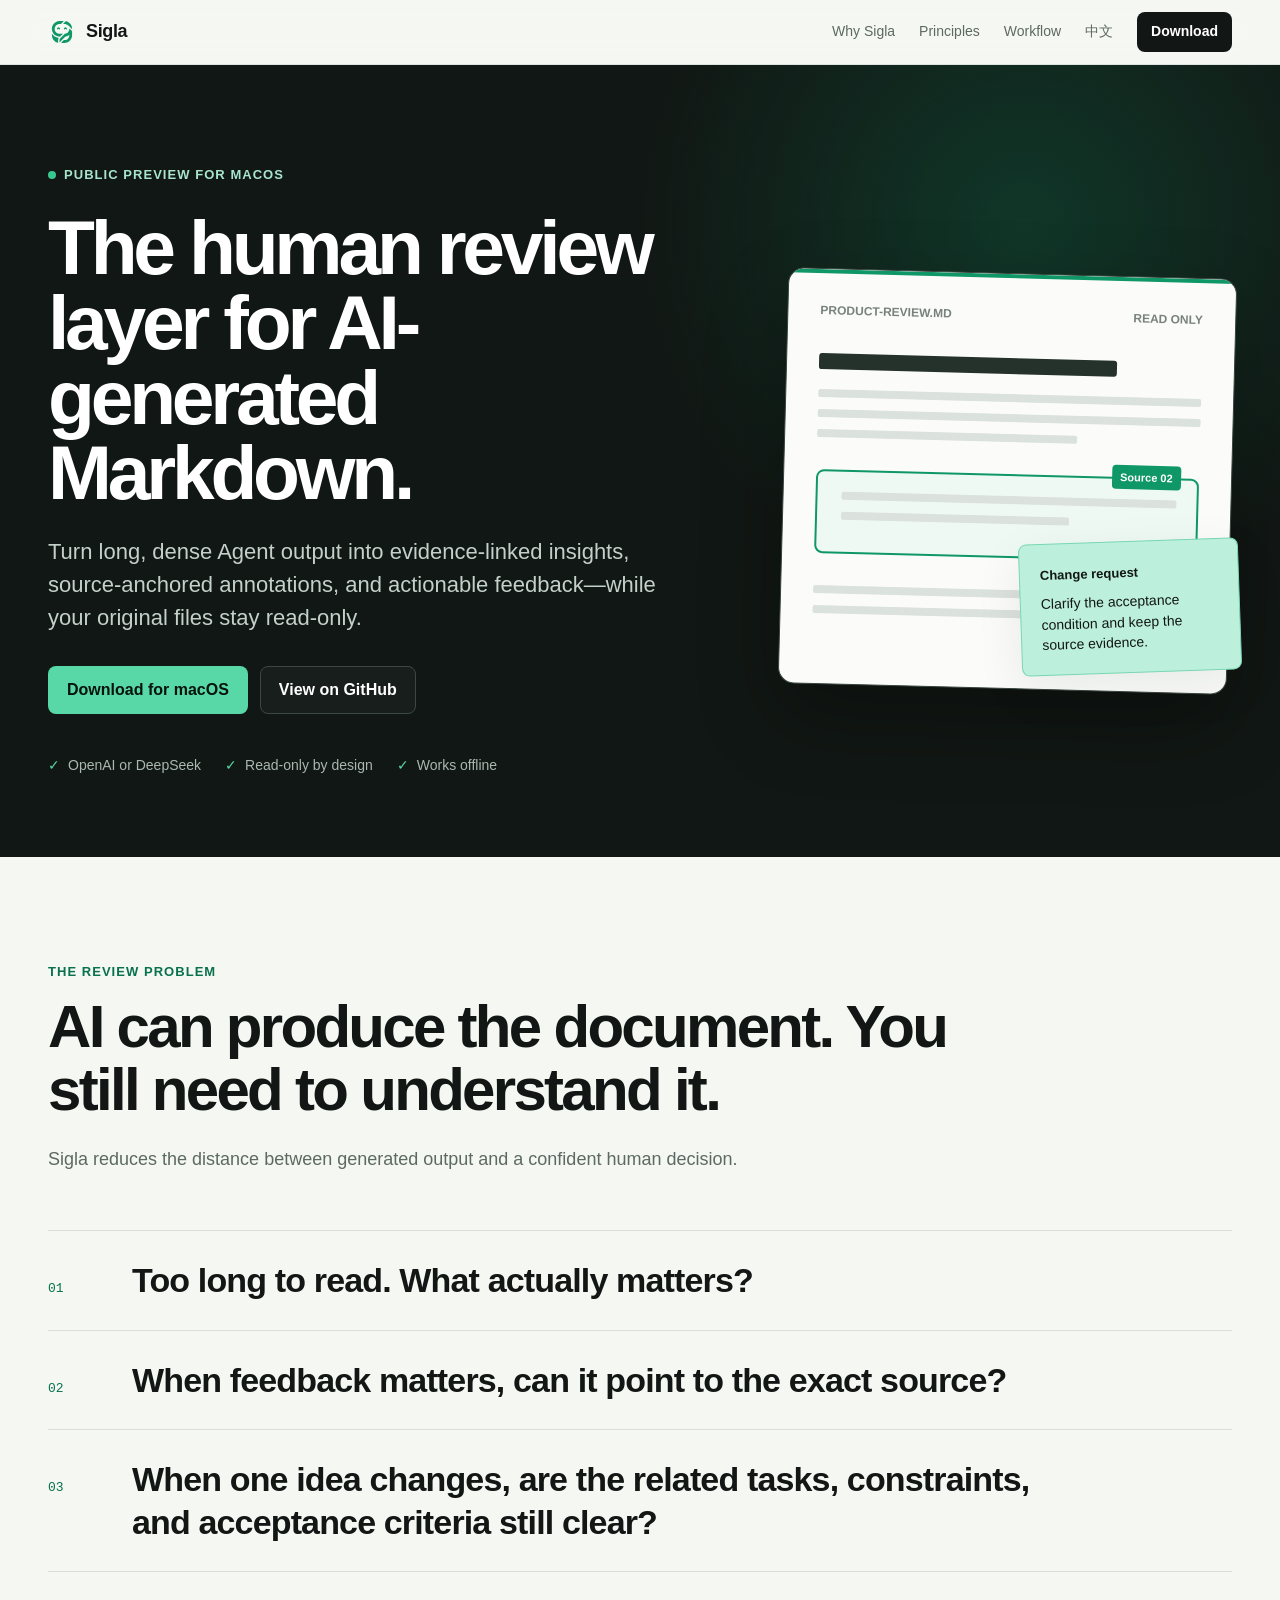
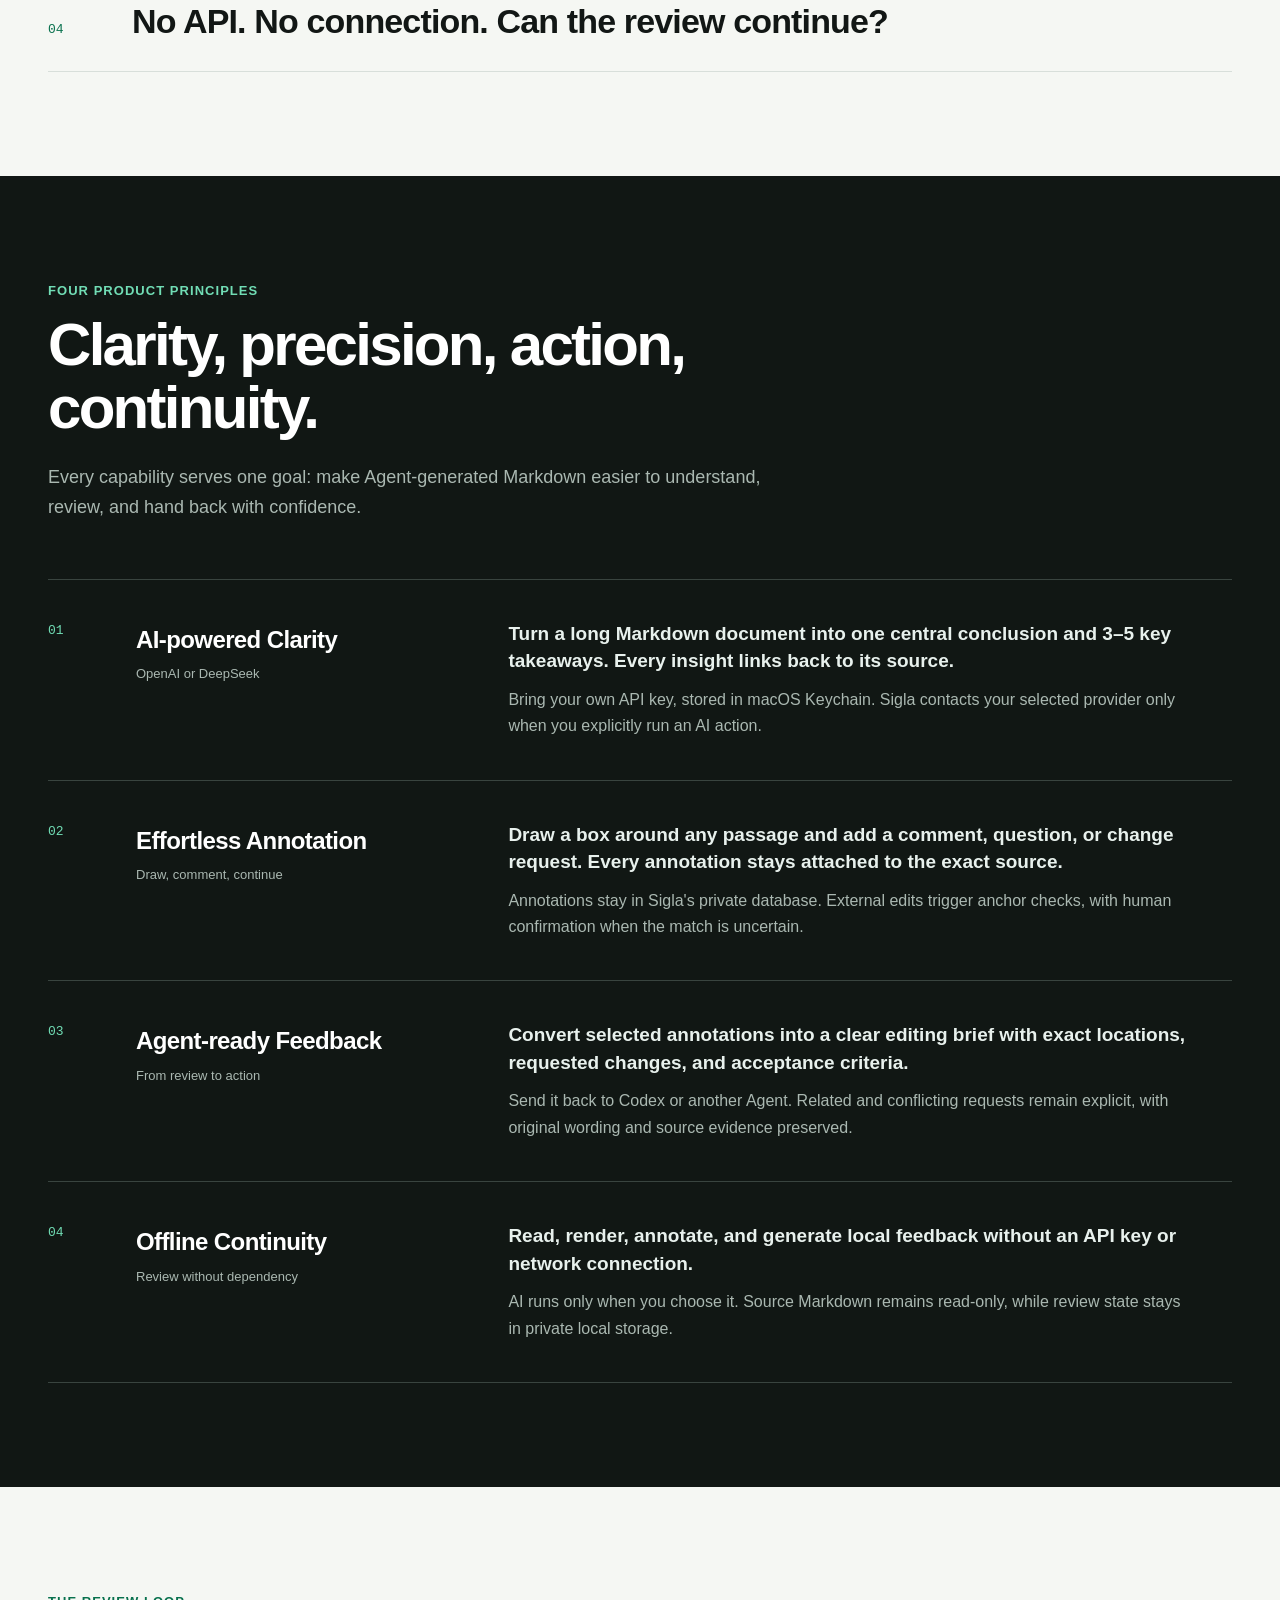
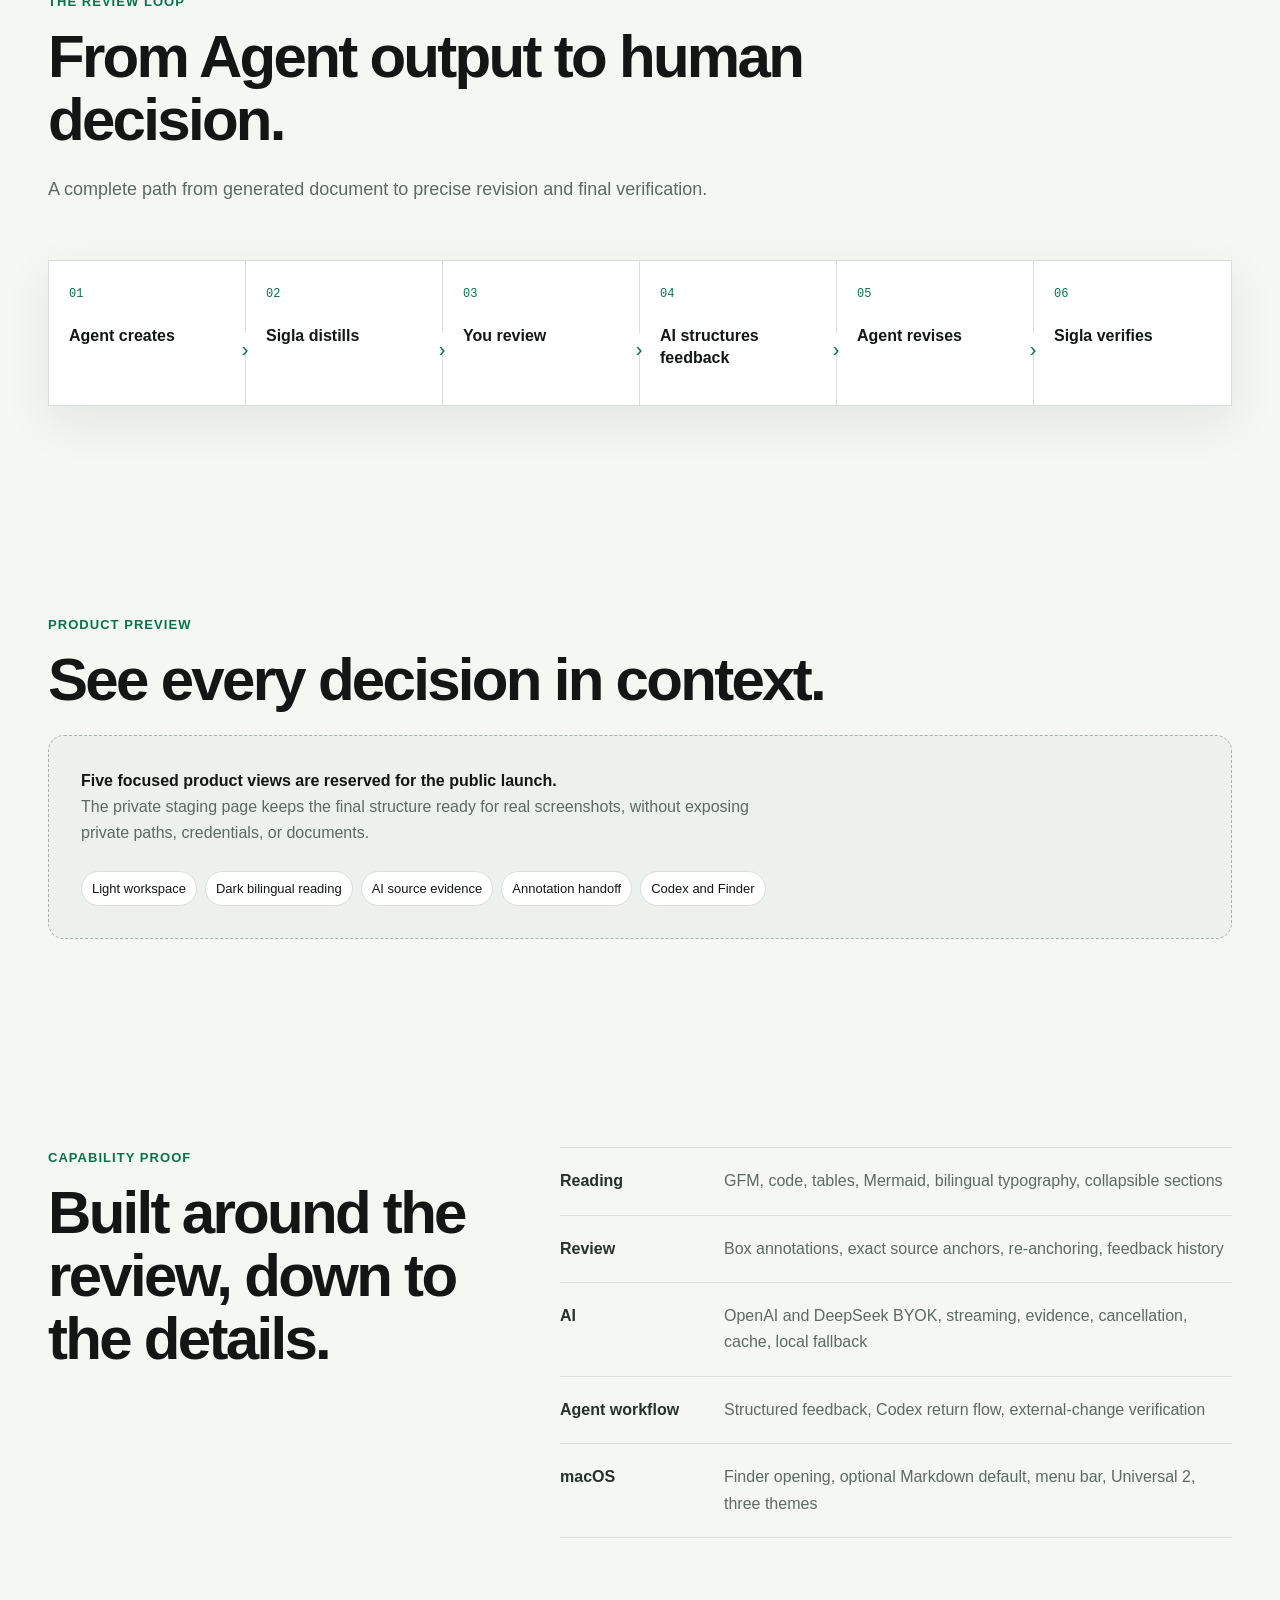
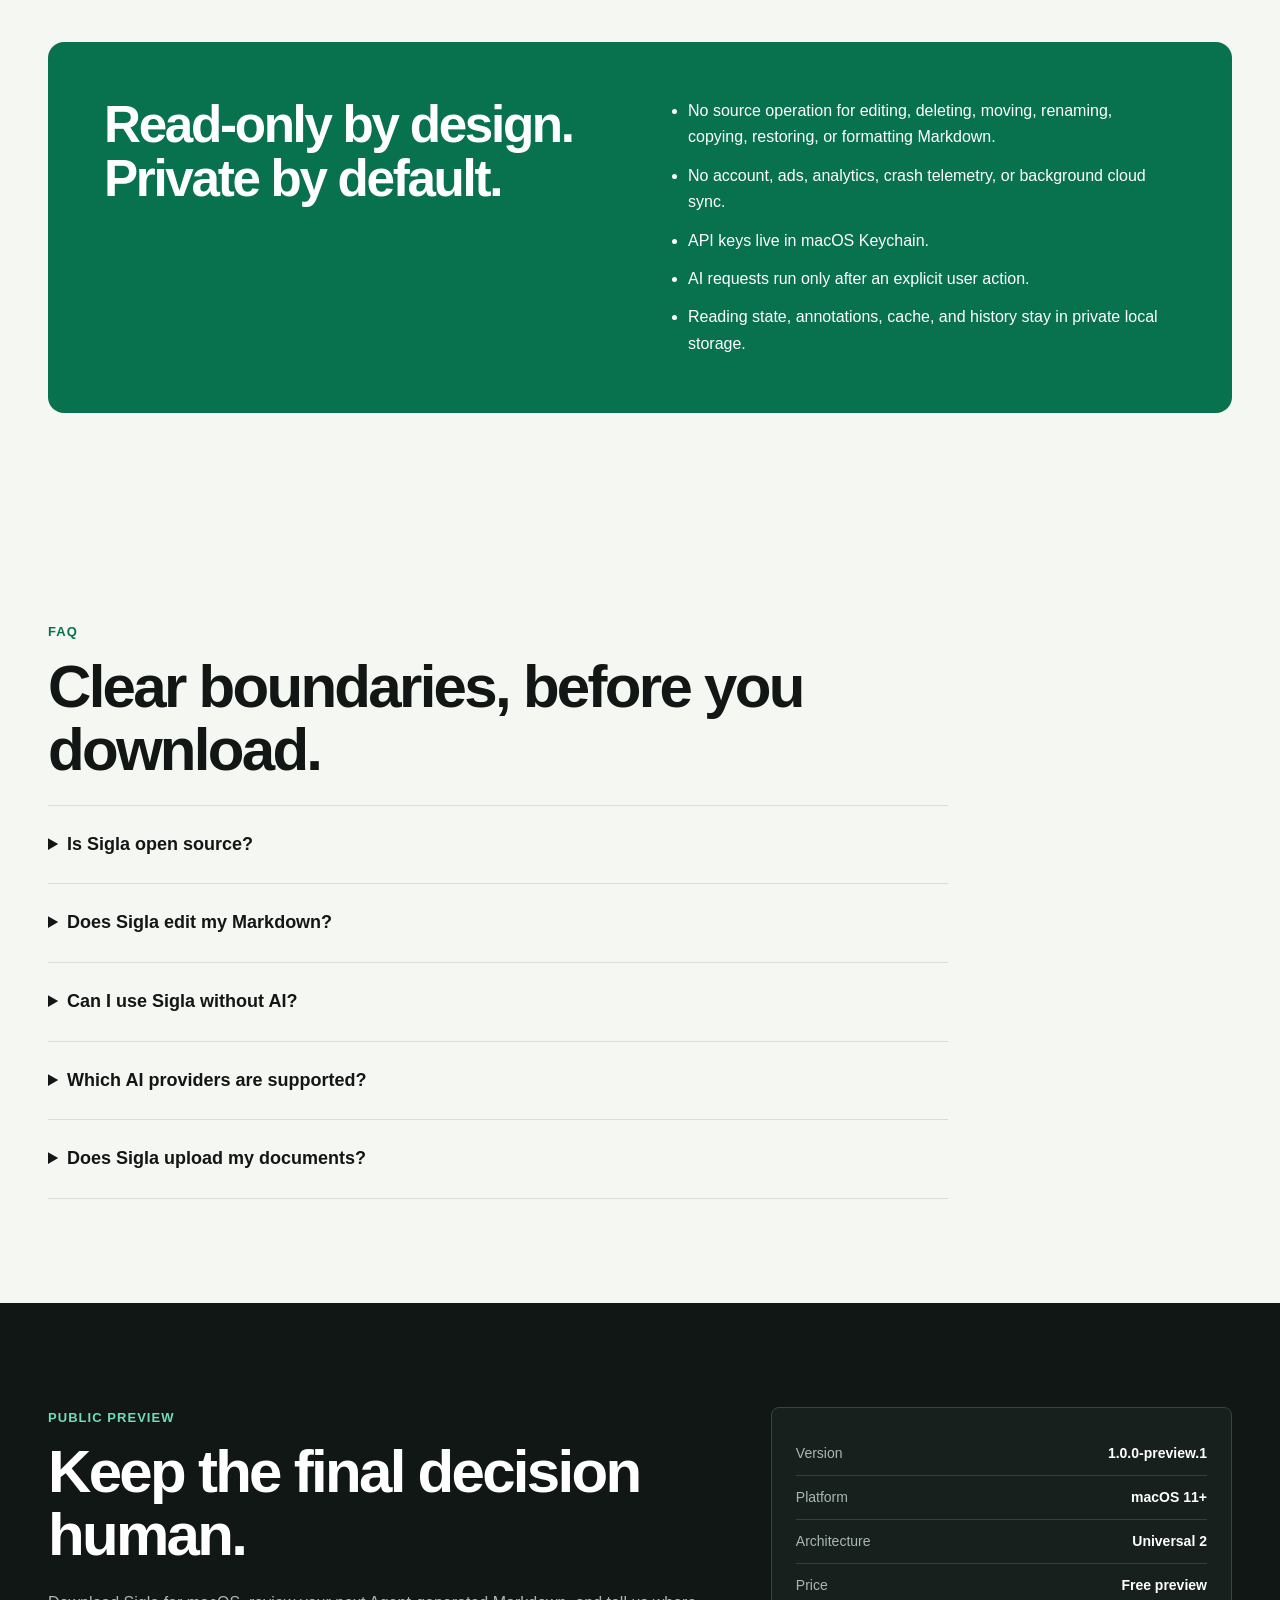
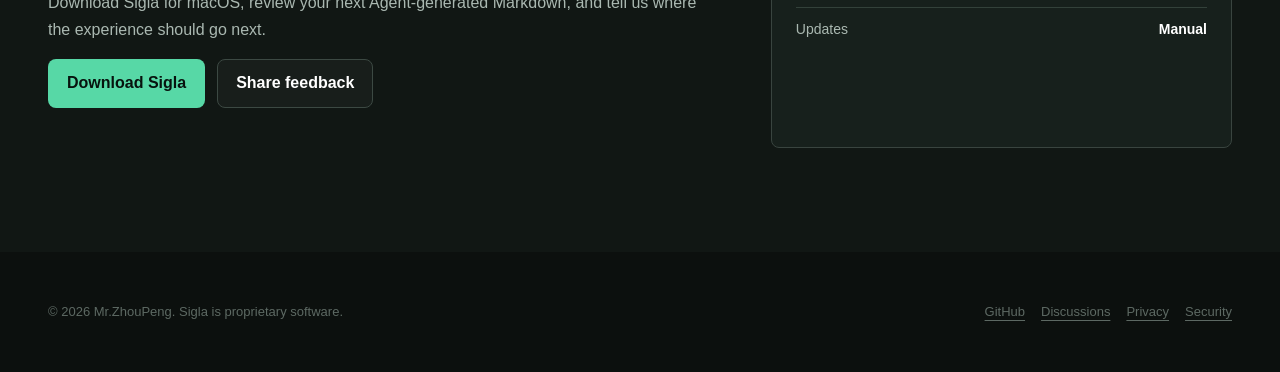
==== docs/index.html @ fa0b7ce8 "launch Sigla public preview repository" ====
<!doctype html>
<html lang="en">
  <head>
    <meta charset="utf-8">
    <meta name="viewport" content="width=device-width, initial-scale=1">
    <title>Sigla — The human review layer for AI-generated Markdown</title>
    <meta name="description" content="Sigla turns long AI-generated Markdown into evidence-linked insights, source-anchored annotations, and Agent-ready feedback on macOS.">
    <meta name="theme-color" content="#111714">
    <meta name="robots" content="index,follow,max-image-preview:large">
    <link rel="canonical" href="https://z18520736823-coder.github.io/sigla-desktop/">
    <link rel="alternate" hreflang="en" href="https://z18520736823-coder.github.io/sigla-desktop/">
    <link rel="alternate" hreflang="zh-CN" href="https://z18520736823-coder.github.io/sigla-desktop/zh/">
    <link rel="alternate" hreflang="x-default" href="https://z18520736823-coder.github.io/sigla-desktop/">
    <link rel="icon" href="assets/sigla-app-icon-1024.png" type="image/png">
    <link rel="manifest" href="site.webmanifest">
    <link rel="stylesheet" href="styles.css">
    <meta property="og:type" content="website">
    <meta property="og:site_name" content="Sigla">
    <meta property="og:title" content="Sigla — The human review layer for AI-generated Markdown">
    <meta property="og:description" content="Evidence-linked AI insights, source-anchored annotations, and Agent-ready feedback—while original files stay read-only.">
    <meta property="og:url" content="https://z18520736823-coder.github.io/sigla-desktop/">
    <meta property="og:image" content="https://z18520736823-coder.github.io/sigla-desktop/assets/social-preview.png">
    <meta property="og:image:width" content="1280">
    <meta property="og:image:height" content="640">
    <meta property="og:image:alt" content="Sigla logo and product statement: the human review layer for AI-generated Markdown">
    <meta name="twitter:card" content="summary_large_image">
    <meta name="twitter:title" content="Sigla — Human review for AI-generated Markdown">
    <meta name="twitter:description" content="Read what matters. Annotate the exact source. Send clear feedback back to your Agent.">
    <meta name="twitter:image" content="https://z18520736823-coder.github.io/sigla-desktop/assets/social-preview.png">
    <script type="application/ld+json">
      {
        "@context": "https://schema.org",
        "@type": "SoftwareApplication",
        "name": "Sigla",
        "applicationCategory": "ProductivityApplication",
        "operatingSystem": "macOS 11.0 or later",
        "softwareVersion": "1.0.0-preview.1",
        "description": "The human review layer for AI-generated Markdown, with evidence-linked AI insights, source-anchored annotations, Agent-ready feedback, and a read-only local workflow.",
        "url": "https://z18520736823-coder.github.io/sigla-desktop/",
        "downloadUrl": "https://github.com/z18520736823-coder/sigla-desktop/releases/tag/v1.0.0-preview.1",
        "image": "https://z18520736823-coder.github.io/sigla-desktop/assets/sigla-app-icon-1024.png",
        "author": {
          "@type": "Person",
          "name": "Mr.ZhouPeng"
        },
        "offers": {
          "@type": "Offer",
          "price": "0",
          "priceCurrency": "USD",
          "availability": "https://schema.org/PreOrder"
        },
        "featureList": [
          "OpenAI and DeepSeek powered Markdown summaries",
          "Evidence-linked AI insights",
          "Source-anchored box annotations",
          "Agent-ready structured feedback",
          "Offline reading and annotation",
          "Read-only source Markdown workflow",
          "Codex and Finder integration"
        ]
      }
    </script>
  </head>
  <body>
    <a class="skip-link" href="#main">Skip to content</a>
    <header class="site-header">
      <nav class="nav-shell" aria-label="Main navigation">
        <a class="brand" href="./" aria-label="Sigla home">
          <img src="assets/sigla-mark.svg" alt="">
          <span>Sigla</span>
        </a>
        <div class="nav-links">
          <a href="#why">Why Sigla</a>
          <a href="#principles">Principles</a>
          <a href="#workflow">Workflow</a>
          <a class="language-link" href="zh/" lang="zh-CN">中文</a>
          <a class="nav-download" href="https://github.com/z18520736823-coder/sigla-desktop/releases/tag/v1.0.0-preview.1">Download</a>
        </div>
      </nav>
    </header>

    <main id="main">
      <section class="hero" aria-labelledby="hero-title">
        <div class="hero-shell">
          <div>
            <p class="eyebrow">Public Preview for macOS</p>
            <h1 id="hero-title">The human review layer for AI-generated Markdown.</h1>
            <p class="hero-copy">Turn long, dense Agent output into evidence-linked insights, source-anchored annotations, and actionable feedback—while your original files stay read-only.</p>
            <div class="hero-actions">
              <a class="button button-primary" href="https://github.com/z18520736823-coder/sigla-desktop/releases/tag/v1.0.0-preview.1">Download for macOS</a>
              <a class="button button-secondary" href="https://github.com/z18520736823-coder/sigla-desktop">View on GitHub</a>
            </div>
            <ul class="trust-line" aria-label="Product attributes">
              <li>OpenAI or DeepSeek</li>
              <li>Read-only by design</li>
              <li>Works offline</li>
            </ul>
          </div>

          <div class="review-visual" aria-label="Abstract illustration of a source-linked Sigla annotation">
            <div class="review-sheet" aria-hidden="true">
              <div class="sheet-chrome"><span>PRODUCT-REVIEW.MD</span><span>READ ONLY</span></div>
              <div class="sheet-title"></div>
              <div class="sheet-line"></div>
              <div class="sheet-line"></div>
              <div class="sheet-line short"></div>
              <div class="source-anchor">
                <div class="sheet-line"></div>
                <div class="sheet-line short"></div>
              </div>
              <div class="sheet-line"></div>
              <div class="sheet-line short"></div>
            </div>
            <div class="annotation-note" aria-hidden="true">
              <strong>Change request</strong>
              <p>Clarify the acceptance condition and keep the source evidence.</p>
            </div>
          </div>
        </div>
      </section>

      <section id="why">
        <div class="section-shell">
          <p class="section-kicker">The review problem</p>
          <h2>AI can produce the document. You still need to understand it.</h2>
          <p class="section-intro">Sigla reduces the distance between generated output and a confident human decision.</p>
          <ol class="problem-list">
            <li><span>01</span><strong>Too long to read. What actually matters?</strong></li>
            <li><span>02</span><strong>When feedback matters, can it point to the exact source?</strong></li>
            <li><span>03</span><strong>When one idea changes, are the related tasks, constraints, and acceptance criteria still clear?</strong></li>
            <li><span>04</span><strong>No API. No connection. Can the review continue?</strong></li>
          </ol>
        </div>
      </section>

      <section class="principles" id="principles">
        <div class="section-shell">
          <p class="section-kicker">Four product principles</p>
          <h2>Clarity, precision, action, continuity.</h2>
          <p class="section-intro">Every capability serves one goal: make Agent-generated Markdown easier to understand, review, and hand back with confidence.</p>
          <div class="principle-list">
            <article class="principle">
              <span class="principle-number">01</span>
              <h3>AI-powered Clarity<small>OpenAI or DeepSeek</small></h3>
              <div class="principle-copy">
                <strong>Turn a long Markdown document into one central conclusion and 3–5 key takeaways. Every insight links back to its source.</strong>
                <p>Bring your own API key, stored in macOS Keychain. Sigla contacts your selected provider only when you explicitly run an AI action.</p>
              </div>
            </article>
            <article class="principle">
              <span class="principle-number">02</span>
              <h3>Effortless Annotation<small>Draw, comment, continue</small></h3>
              <div class="principle-copy">
                <strong>Draw a box around any passage and add a comment, question, or change request. Every annotation stays attached to the exact source.</strong>
                <p>Annotations stay in Sigla's private database. External edits trigger anchor checks, with human confirmation when the match is uncertain.</p>
              </div>
            </article>
            <article class="principle">
              <span class="principle-number">03</span>
              <h3>Agent-ready Feedback<small>From review to action</small></h3>
              <div class="principle-copy">
                <strong>Convert selected annotations into a clear editing brief with exact locations, requested changes, and acceptance criteria.</strong>
                <p>Send it back to Codex or another Agent. Related and conflicting requests remain explicit, with original wording and source evidence preserved.</p>
              </div>
            </article>
            <article class="principle">
              <span class="principle-number">04</span>
              <h3>Offline Continuity<small>Review without dependency</small></h3>
              <div class="principle-copy">
                <strong>Read, render, annotate, and generate local feedback without an API key or network connection.</strong>
                <p>AI runs only when you choose it. Source Markdown remains read-only, while review state stays in private local storage.</p>
              </div>
            </article>
          </div>
        </div>
      </section>

      <section id="workflow">
        <div class="section-shell">
          <p class="section-kicker">The review loop</p>
          <h2>From Agent output to human decision.</h2>
          <p class="section-intro">A complete path from generated document to precise revision and final verification.</p>
          <ol class="workflow-strip">
            <li><span>01</span><strong>Agent creates</strong></li>
            <li><span>02</span><strong>Sigla distills</strong></li>
            <li><span>03</span><strong>You review</strong></li>
            <li><span>04</span><strong>AI structures feedback</strong></li>
            <li><span>05</span><strong>Agent revises</strong></li>
            <li><span>06</span><strong>Sigla verifies</strong></li>
          </ol>
        </div>
      </section>

      <section aria-labelledby="preview-heading">
        <div class="section-shell">
          <p class="section-kicker">Product preview</p>
          <h2 id="preview-heading">See every decision in context.</h2>
          <div class="screenshot-stage">
            <strong>Five focused product views are reserved for the public launch.</strong>
            <p>The private staging page keeps the final structure ready for real screenshots, without exposing private paths, credentials, or documents.</p>
            <ul class="slot-list" aria-label="Reserved screenshot subjects">
              <li>Light workspace</li>
              <li>Dark bilingual reading</li>
              <li>AI source evidence</li>
              <li>Annotation handoff</li>
              <li>Codex and Finder</li>
            </ul>
            <!-- Replace this staging panel with 01–05 screenshot figures before public launch. -->
          </div>
        </div>
      </section>

      <section aria-labelledby="capabilities-heading">
        <div class="section-shell feature-columns">
          <div>
            <p class="section-kicker">Capability proof</p>
            <h2 id="capabilities-heading">Built around the review, down to the details.</h2>
          </div>
          <ul class="feature-list">
            <li><strong>Reading</strong><span>GFM, code, tables, Mermaid, bilingual typography, collapsible sections</span></li>
            <li><strong>Review</strong><span>Box annotations, exact source anchors, re-anchoring, feedback history</span></li>
            <li><strong>AI</strong><span>OpenAI and DeepSeek BYOK, streaming, evidence, cancellation, cache, local fallback</span></li>
            <li><strong>Agent workflow</strong><span>Structured feedback, Codex return flow, external-change verification</span></li>
            <li><strong>macOS</strong><span>Finder opening, optional Markdown default, menu bar, Universal 2, three themes</span></li>
          </ul>
        </div>
      </section>

      <section class="trust-section" aria-labelledby="trust-heading">
        <div class="section-shell trust-panel">
          <h2 id="trust-heading">Read-only by design. Private by default.</h2>
          <ul>
            <li>No source operation for editing, deleting, moving, renaming, copying, restoring, or formatting Markdown.</li>
            <li>No account, ads, analytics, crash telemetry, or background cloud sync.</li>
            <li>API keys live in macOS Keychain.</li>
            <li>AI requests run only after an explicit user action.</li>
            <li>Reading state, annotations, cache, and history stay in private local storage.</li>
          </ul>
        </div>
      </section>

      <section id="faq">
        <div class="section-shell">
          <p class="section-kicker">FAQ</p>
          <h2>Clear boundaries, before you download.</h2>
          <div class="faq-list">
            <details>
              <summary>Is Sigla open source?</summary>
              <p>No. The public repository contains product documentation, community resources, and release downloads. The application source code remains private under a proprietary license.</p>
            </details>
            <details>
              <summary>Does Sigla edit my Markdown?</summary>
              <p>Sigla exposes no source operation for editing, deleting, moving, renaming, copying, restoring, or formatting Markdown. Annotations and review state are stored separately.</p>
            </details>
            <details>
              <summary>Can I use Sigla without AI?</summary>
              <p>Yes. Reading, rendering, annotation, file monitoring, and local basic feedback continue without an API key or network connection.</p>
            </details>
            <details>
              <summary>Which AI providers are supported?</summary>
              <p>Sigla 1.0 includes OpenAI and DeepSeek presets through a bring-your-own-key workflow. AI is optional and initiated by the user.</p>
            </details>
            <details>
              <summary>Does Sigla upload my documents?</summary>
              <p>Sigla has no document-sync server. An explicit AI action sends the necessary document content and review context directly to the provider you selected.</p>
            </details>
          </div>
        </div>
      </section>

      <section class="download" id="download">
        <div class="section-shell download-shell">
          <div>
            <p class="section-kicker">Public Preview</p>
            <h2>Keep the final decision human.</h2>
            <p>Download Sigla for macOS, review your next Agent-generated Markdown, and tell us where the experience should go next.</p>
            <div class="hero-actions">
              <a class="button button-primary" href="https://github.com/z18520736823-coder/sigla-desktop/releases/tag/v1.0.0-preview.1">Download Sigla</a>
              <a class="button button-secondary" href="https://github.com/z18520736823-coder/sigla-desktop/issues/new?template=experience.yml">Share feedback</a>
            </div>
          </div>
          <ul class="release-meta" aria-label="Release details">
            <li><span>Version</span><strong>1.0.0-preview.1</strong></li>
            <li><span>Platform</span><strong>macOS 11+</strong></li>
            <li><span>Architecture</span><strong>Universal 2</strong></li>
            <li><span>Price</span><strong>Free preview</strong></li>
            <li><span>Updates</span><strong>Manual</strong></li>
          </ul>
        </div>
      </section>
    </main>

    <footer class="site-footer">
      <div class="footer-shell">
        <span>© 2026 Mr.ZhouPeng. Sigla is proprietary software.</span>
        <div class="footer-links">
          <a href="https://github.com/z18520736823-coder/sigla-desktop">GitHub</a>
          <a href="https://github.com/z18520736823-coder/sigla-desktop/discussions">Discussions</a>
          <a href="https://github.com/z18520736823-coder/sigla-desktop/blob/main/legal/PRIVACY.md">Privacy</a>
          <a href="https://github.com/z18520736823-coder/sigla-desktop/blob/main/SECURITY.md">Security</a>
        </div>
      </div>
    </footer>
  </body>
</html>
---- docs/styles.css ----
:root {
  color-scheme: light;
  --ink: #121715;
  --ink-soft: #26312c;
  --paper: #f5f7f3;
  --surface: #ffffff;
  --surface-dark: #111714;
  --green: #0f9768;
  --green-dark: #08714d;
  --mint: #def4ea;
  --line: #d8dfda;
  --muted: #5d6963;
  --muted-dark: #aab8b1;
  --max-width: 1184px;
  --radius-sm: 8px;
  --radius-md: 16px;
  --shadow: 0 16px 48px rgb(18 23 21 / 8%);
}

* {
  box-sizing: border-box;
}

html {
  scroll-behavior: smooth;
}

body {
  margin: 0;
  color: var(--ink);
  background: var(--paper);
  font-family: -apple-system, BlinkMacSystemFont, "SF Pro Text", "Segoe UI", "PingFang SC", "Hiragino Sans GB", sans-serif;
  font-size: 16px;
  line-height: 1.65;
  text-rendering: optimizeLegibility;
  -webkit-font-smoothing: antialiased;
}

a {
  color: inherit;
  text-decoration-thickness: 1px;
  text-underline-offset: 4px;
}

a:hover {
  color: var(--green-dark);
}

img {
  display: block;
  max-width: 100%;
}

button,
a {
  -webkit-tap-highlight-color: transparent;
}

:focus-visible {
  outline: 3px solid #70d6b1;
  outline-offset: 4px;
}

.skip-link {
  position: fixed;
  z-index: 100;
  top: 12px;
  left: 12px;
  padding: 8px 12px;
  color: var(--surface);
  background: var(--ink);
  border-radius: var(--radius-sm);
  transform: translateY(-180%);
}

.skip-link:focus {
  transform: translateY(0);
}

.site-header {
  position: sticky;
  z-index: 40;
  top: 0;
  border-bottom: 1px solid rgb(216 223 218 / 80%);
  background: rgb(245 247 243 / 88%);
  backdrop-filter: blur(18px);
}

.nav-shell,
.section-shell,
.footer-shell {
  width: min(calc(100% - 40px), var(--max-width));
  margin-inline: auto;
}

.nav-shell {
  display: flex;
  min-height: 64px;
  align-items: center;
  justify-content: space-between;
  gap: 24px;
}

.brand {
  display: inline-flex;
  align-items: center;
  gap: 10px;
  color: var(--ink);
  font-size: 18px;
  font-weight: 740;
  letter-spacing: -0.02em;
  text-decoration: none;
}

.brand img {
  width: 28px;
  height: 28px;
}

.nav-links {
  display: flex;
  align-items: center;
  gap: 24px;
  color: var(--muted);
  font-size: 14px;
}

.nav-links a {
  text-decoration: none;
}

.nav-download {
  padding: 8px 14px;
  color: var(--surface) !important;
  background: var(--ink);
  border-radius: var(--radius-sm);
  font-weight: 650;
}

.hero {
  overflow: hidden;
  color: var(--surface);
  background:
    radial-gradient(circle at 80% 20%, rgb(15 151 104 / 25%), transparent 32%),
    var(--surface-dark);
}

.hero-shell {
  display: grid;
  width: min(calc(100% - 40px), var(--max-width));
  min-height: 700px;
  margin-inline: auto;
  padding-block: 96px 80px;
  align-items: center;
  grid-template-columns: minmax(0, 1.15fr) minmax(320px, 0.85fr);
  gap: 72px;
}

.eyebrow {
  display: inline-flex;
  margin: 0 0 24px;
  align-items: center;
  gap: 8px;
  color: #a8e5ce;
  font-size: 13px;
  font-weight: 700;
  letter-spacing: 0.08em;
  text-transform: uppercase;
}

.eyebrow::before {
  width: 8px;
  height: 8px;
  background: #38c78f;
  border-radius: 50%;
  content: "";
}

h1,
h2,
h3,
p {
  margin-top: 0;
}

h1 {
  max-width: 820px;
  margin-bottom: 24px;
  font-size: clamp(48px, 6vw, 80px);
  font-weight: 720;
  letter-spacing: -0.055em;
  line-height: 0.98;
  overflow-wrap: break-word;
}

.hero-copy {
  max-width: 700px;
  margin-bottom: 32px;
  color: #c4d0ca;
  font-size: clamp(18px, 2vw, 22px);
  line-height: 1.5;
  overflow-wrap: anywhere;
}

.hero-actions {
  display: flex;
  margin-bottom: 40px;
  flex-wrap: wrap;
  gap: 12px;
}

.button {
  display: inline-flex;
  min-height: 48px;
  padding: 10px 18px;
  align-items: center;
  justify-content: center;
  border: 1px solid transparent;
  border-radius: var(--radius-sm);
  font-weight: 680;
  text-decoration: none;
}

.button-primary {
  color: #07130e;
  background: #57d8a6;
}

.button-primary:hover {
  color: #07130e;
  background: #78e1ba;
}

.button-secondary {
  color: var(--surface);
  border-color: #3c4943;
  background: rgb(255 255 255 / 3%);
}

.button-secondary:hover {
  color: var(--surface);
  border-color: #708077;
}

.trust-line {
  display: flex;
  margin: 0;
  padding: 0;
  flex-wrap: wrap;
  gap: 12px 24px;
  color: var(--muted-dark);
  font-size: 14px;
  list-style: none;
}

.trust-line li::before {
  margin-right: 8px;
  color: #57d8a6;
  content: "✓";
}

.review-visual {
  position: relative;
  min-height: 440px;
}

.review-sheet {
  position: absolute;
  inset: 24px 0 0 24px;
  overflow: hidden;
  padding: 32px;
  color: var(--ink);
  background: #fbfcfa;
  border: 1px solid #38443e;
  border-radius: var(--radius-md);
  box-shadow: 0 32px 80px rgb(0 0 0 / 28%);
  transform: rotate(1.5deg);
}

.review-sheet::before {
  position: absolute;
  inset: 0;
  border-top: 4px solid var(--green);
  content: "";
  pointer-events: none;
}

.sheet-chrome {
  display: flex;
  margin-bottom: 32px;
  justify-content: space-between;
  color: #78827d;
  font-size: 12px;
  font-weight: 650;
}

.sheet-title {
  width: 78%;
  height: 16px;
  margin-bottom: 20px;
  background: #25312b;
  border-radius: 3px;
}

.sheet-line {
  height: 8px;
  margin-bottom: 12px;
  background: #dbe1dd;
  border-radius: 2px;
}

.sheet-line.short {
  width: 68%;
}

.source-anchor {
  position: relative;
  margin: 32px 0;
  padding: 20px 20px 20px 24px;
  border: 2px solid var(--green);
  border-radius: var(--radius-sm);
  background: #eef9f4;
}

.source-anchor::after {
  position: absolute;
  top: -14px;
  right: 16px;
  padding: 3px 8px;
  color: var(--surface);
  background: var(--green);
  border-radius: 4px;
  content: "Source 02";
  font-size: 11px;
  font-weight: 700;
}

.annotation-note {
  position: absolute;
  right: -8px;
  bottom: 16px;
  width: 220px;
  padding: 20px;
  color: var(--ink);
  background: #bdf0dc;
  border: 1px solid #78d7b1;
  border-radius: var(--radius-sm);
  box-shadow: var(--shadow);
  transform: rotate(-2deg);
}

.annotation-note strong {
  display: block;
  margin-bottom: 8px;
  font-size: 13px;
}

.annotation-note p {
  margin: 0;
  font-size: 14px;
  line-height: 1.45;
}

section {
  scroll-margin-top: 80px;
}

.section-shell {
  padding-block: 104px;
}

.section-kicker {
  margin-bottom: 12px;
  color: var(--green-dark);
  font-size: 13px;
  font-weight: 760;
  letter-spacing: 0.08em;
  text-transform: uppercase;
}

h2 {
  max-width: 900px;
  margin-bottom: 24px;
  font-size: clamp(36px, 4.8vw, 60px);
  font-weight: 700;
  letter-spacing: -0.045em;
  line-height: 1.05;
}

.section-intro {
  max-width: 720px;
  margin-bottom: 56px;
  color: var(--muted);
  font-size: 18px;
}

.problem-list {
  margin: 0;
  padding: 0;
  border-top: 1px solid var(--line);
  list-style: none;
}

.problem-list li {
  display: grid;
  padding: 28px 0;
  border-bottom: 1px solid var(--line);
  align-items: baseline;
  grid-template-columns: 64px 1fr;
  gap: 20px;
}

.problem-list span {
  color: var(--green-dark);
  font-family: ui-monospace, "SFMono-Regular", Menlo, monospace;
  font-size: 13px;
}

.problem-list strong {
  max-width: 920px;
  font-size: clamp(22px, 3vw, 34px);
  font-weight: 620;
  letter-spacing: -0.025em;
  line-height: 1.25;
}

.principles {
  color: var(--surface);
  background: var(--surface-dark);
}

.principles .section-kicker {
  color: #71ddb5;
}

.principles .section-intro {
  color: var(--muted-dark);
}

.principle-list {
  border-top: 1px solid #39443f;
}

.principle {
  display: grid;
  padding: 40px 0;
  border-bottom: 1px solid #39443f;
  grid-template-columns: 64px minmax(220px, 0.65fr) minmax(0, 1.35fr);
  gap: 24px;
}

.principle-number {
  color: #71ddb5;
  font-family: ui-monospace, "SFMono-Regular", Menlo, monospace;
  font-size: 13px;
}

.principle h3 {
  margin-bottom: 4px;
  font-size: 24px;
  font-weight: 650;
  letter-spacing: -0.025em;
}

.principle h3 small {
  display: block;
  margin-top: 4px;
  color: var(--muted-dark);
  font-size: 13px;
  font-weight: 520;
  letter-spacing: 0;
}

.principle-copy {
  max-width: 680px;
}

.principle-copy strong {
  display: block;
  margin-bottom: 12px;
  color: #e8f1ed;
  font-size: 19px;
  font-weight: 580;
  line-height: 1.45;
}

.principle-copy p {
  margin-bottom: 0;
  color: var(--muted-dark);
}

.workflow-strip {
  display: grid;
  margin: 0;
  padding: 0;
  border: 1px solid var(--line);
  background: var(--surface);
  box-shadow: var(--shadow);
  grid-template-columns: repeat(6, 1fr);
  list-style: none;
}

.workflow-strip li {
  position: relative;
  min-height: 144px;
  padding: 24px 20px;
  border-right: 1px solid var(--line);
}

.workflow-strip li:last-child {
  border-right: 0;
}

.workflow-strip li:not(:last-child)::after {
  position: absolute;
  z-index: 2;
  top: 50%;
  right: -8px;
  display: grid;
  width: 16px;
  height: 16px;
  color: var(--green-dark);
  background: var(--surface);
  place-items: center;
  content: "›";
  font-size: 20px;
}

.workflow-strip span {
  display: block;
  margin-bottom: 20px;
  color: var(--green-dark);
  font-family: ui-monospace, "SFMono-Regular", Menlo, monospace;
  font-size: 12px;
}

.workflow-strip strong {
  display: block;
  font-size: 16px;
  line-height: 1.35;
}

.screenshot-stage {
  padding: 32px;
  border: 1px dashed #a6b2ab;
  background: #edf1ed;
  border-radius: var(--radius-md);
}

.screenshot-stage p {
  max-width: 680px;
  margin-bottom: 0;
  color: var(--muted);
}

.slot-list {
  display: flex;
  margin: 24px 0 0;
  padding: 0;
  flex-wrap: wrap;
  gap: 8px;
  list-style: none;
}

.slot-list li {
  padding: 6px 10px;
  border: 1px solid var(--line);
  background: var(--surface);
  border-radius: 999px;
  font-size: 13px;
}

.feature-columns {
  display: grid;
  grid-template-columns: 0.8fr 1.2fr;
  gap: 64px;
}

.feature-list {
  margin: 0;
  padding: 0;
  border-top: 1px solid var(--line);
  list-style: none;
}

.feature-list li {
  display: grid;
  padding: 20px 0;
  border-bottom: 1px solid var(--line);
  grid-template-columns: 140px 1fr;
  gap: 24px;
}

.feature-list strong {
  color: var(--ink-soft);
}

.feature-list span {
  color: var(--muted);
}

.trust-section {
  padding-block: 0 104px;
}

.trust-panel {
  display: grid;
  padding: 56px;
  color: var(--surface);
  background: var(--green-dark);
  border-radius: var(--radius-md);
  grid-template-columns: 1fr 1fr;
  gap: 56px;
}

.trust-panel h2 {
  margin-bottom: 0;
  font-size: clamp(34px, 4vw, 52px);
}

.trust-panel ul {
  margin: 0;
  padding-left: 20px;
}

.trust-panel li + li {
  margin-top: 12px;
}

.faq-list {
  max-width: 900px;
  border-top: 1px solid var(--line);
}

.faq-list details {
  border-bottom: 1px solid var(--line);
}

.faq-list summary {
  padding: 24px 40px 24px 0;
  cursor: pointer;
  font-size: 18px;
  font-weight: 640;
}

.faq-list details p {
  max-width: 760px;
  padding: 0 0 24px;
  color: var(--muted);
}

.download {
  color: var(--surface);
  background: var(--surface-dark);
}

.download-shell {
  display: grid;
  grid-template-columns: 1fr 0.7fr;
  gap: 64px;
}

.download .section-kicker {
  color: #71ddb5;
}

.download p {
  max-width: 680px;
  color: var(--muted-dark);
}

.release-meta {
  margin: 0;
  padding: 24px;
  border: 1px solid #39443f;
  background: #17201c;
  border-radius: var(--radius-sm);
  list-style: none;
}

.release-meta li {
  display: flex;
  padding: 10px 0;
  justify-content: space-between;
  gap: 20px;
  border-bottom: 1px solid #33413a;
  color: var(--muted-dark);
  font-size: 14px;
}

.release-meta li:last-child {
  border-bottom: 0;
}

.release-meta strong {
  color: var(--surface);
  font-weight: 620;
}

.site-footer {
  color: var(--muted);
  background: #0c100e;
}

.footer-shell {
  display: flex;
  min-height: 120px;
  padding-block: 32px;
  align-items: center;
  justify-content: space-between;
  gap: 24px;
  font-size: 13px;
}

.footer-links {
  display: flex;
  flex-wrap: wrap;
  gap: 16px;
}

.footer-links a:hover {
  color: var(--surface);
}

@media (max-width: 920px) {
  .nav-links a:not(.nav-download, .language-link) {
    display: none;
  }

  .hero-shell {
    min-height: auto;
    grid-template-columns: 1fr;
  }

  .review-visual {
    min-height: 400px;
  }

  .principle {
    grid-template-columns: 48px 1fr;
  }

  .principle-copy {
    grid-column: 2;
  }

  .workflow-strip {
    grid-template-columns: repeat(3, 1fr);
  }

  .workflow-strip li:nth-child(3) {
    border-right: 0;
  }

  .workflow-strip li:nth-child(-n + 3) {
    border-bottom: 1px solid var(--line);
  }

  .workflow-strip li:nth-child(3)::after {
    display: none;
  }

  .feature-columns,
  .trust-panel,
  .download-shell {
    grid-template-columns: 1fr;
  }
}

@media (max-width: 640px) {
  .nav-shell,
  .section-shell,
  .footer-shell,
  .hero-shell {
    width: min(calc(100% - 32px), var(--max-width));
  }

  .nav-links {
    gap: 10px;
  }

  .nav-download {
    padding-inline: 10px;
  }

  .hero-shell {
    padding-block: 72px 56px;
    gap: 48px;
  }

  h1 {
    font-size: clamp(44px, 14vw, 64px);
  }

  .hero-actions .button {
    width: 100%;
  }

  .review-visual {
    min-height: 360px;
  }

  .review-sheet {
    inset: 0 12px 16px 0;
    padding: 24px;
  }

  .annotation-note {
    right: 0;
    bottom: 0;
    width: 190px;
  }

  .section-shell {
    padding-block: 72px;
  }

  .problem-list li {
    grid-template-columns: 40px 1fr;
  }

  .principle {
    padding-block: 32px;
    grid-template-columns: 36px 1fr;
    gap: 16px;
  }

  .workflow-strip {
    grid-template-columns: 1fr;
  }

  .workflow-strip li,
  .workflow-strip li:nth-child(3) {
    min-height: auto;
    border-right: 0;
    border-bottom: 1px solid var(--line);
  }

  .workflow-strip li:last-child {
    border-bottom: 0;
  }

  .workflow-strip li::after,
  .workflow-strip li:nth-child(3)::after {
    top: auto;
    right: 24px;
    bottom: -8px;
    display: grid;
    transform: rotate(90deg);
  }

  .workflow-strip li:last-child::after {
    display: none;
  }

  .screenshot-stage,
  .trust-panel {
    padding: 28px;
  }

  .feature-list li {
    grid-template-columns: 1fr;
    gap: 4px;
  }

  .footer-shell {
    align-items: flex-start;
    flex-direction: column;
    justify-content: center;
  }
}

@media (prefers-reduced-motion: reduce) {
  html {
    scroll-behavior: auto;
  }
}
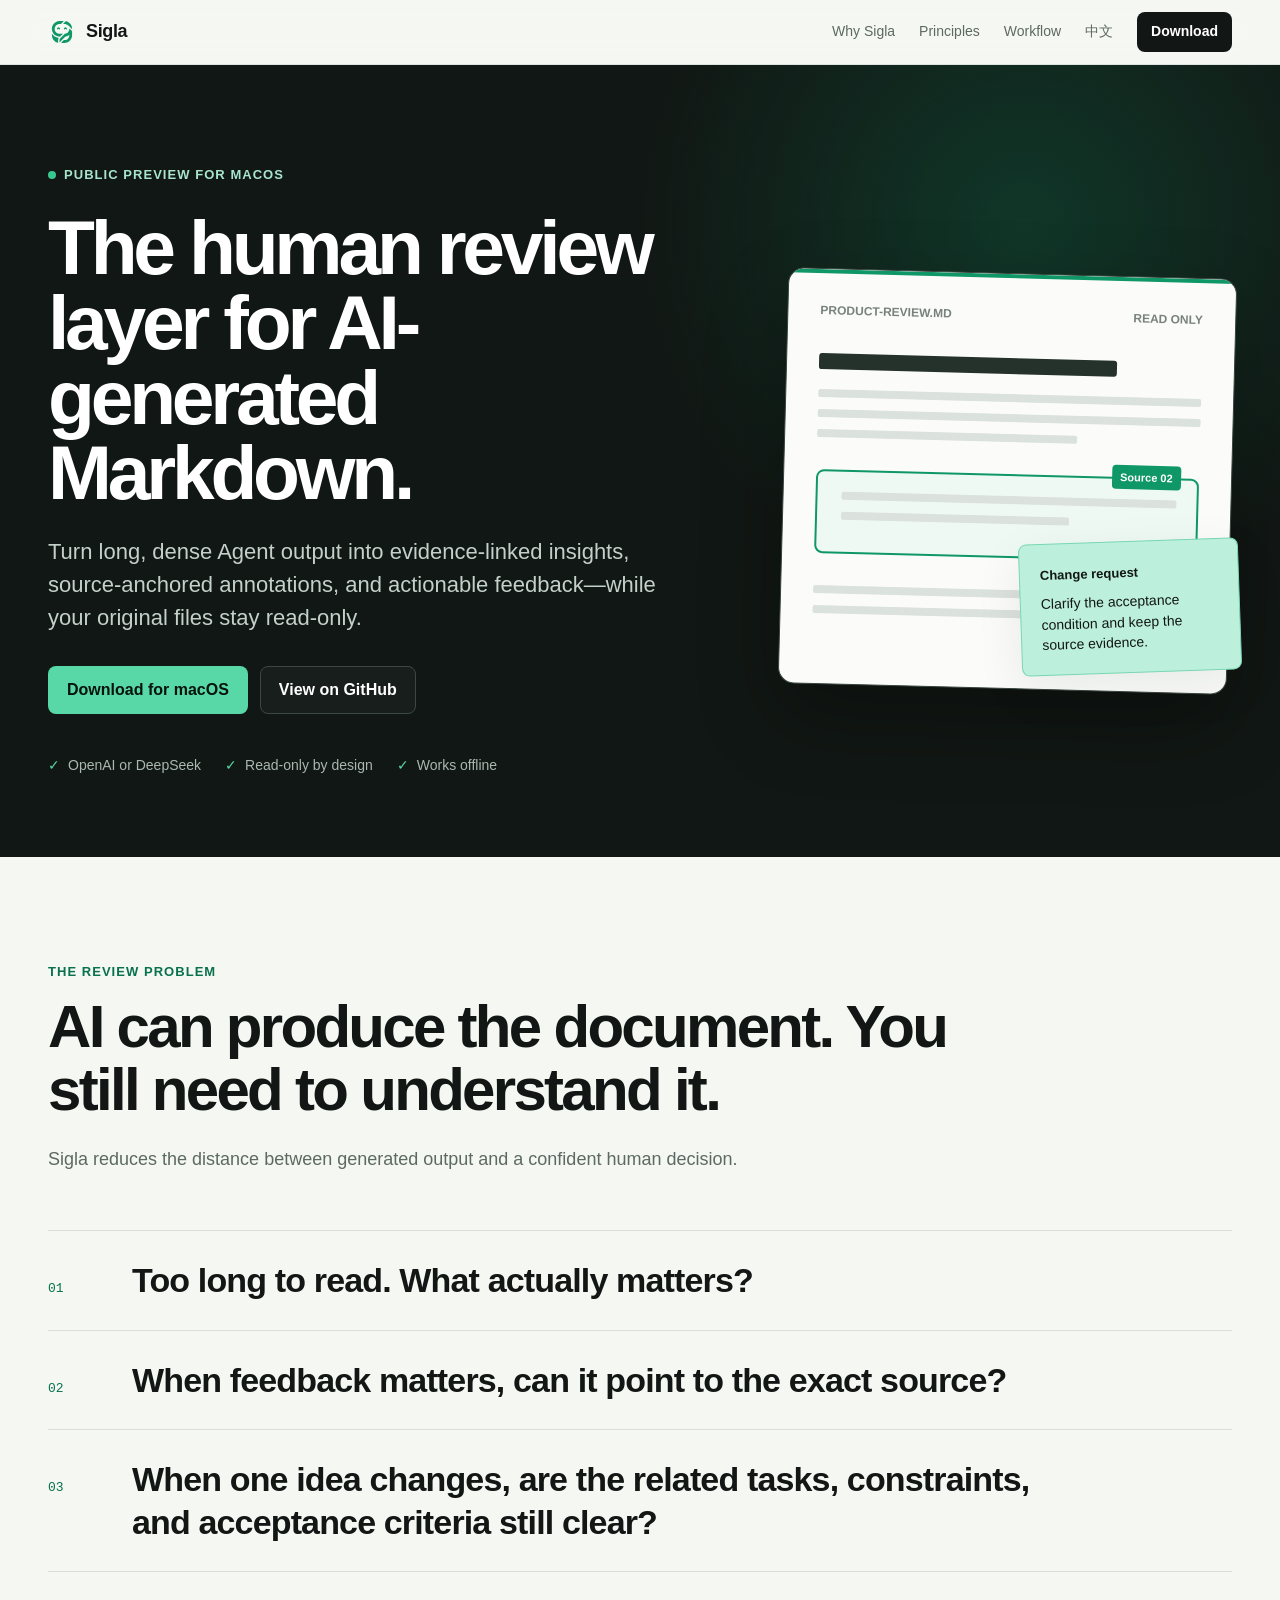
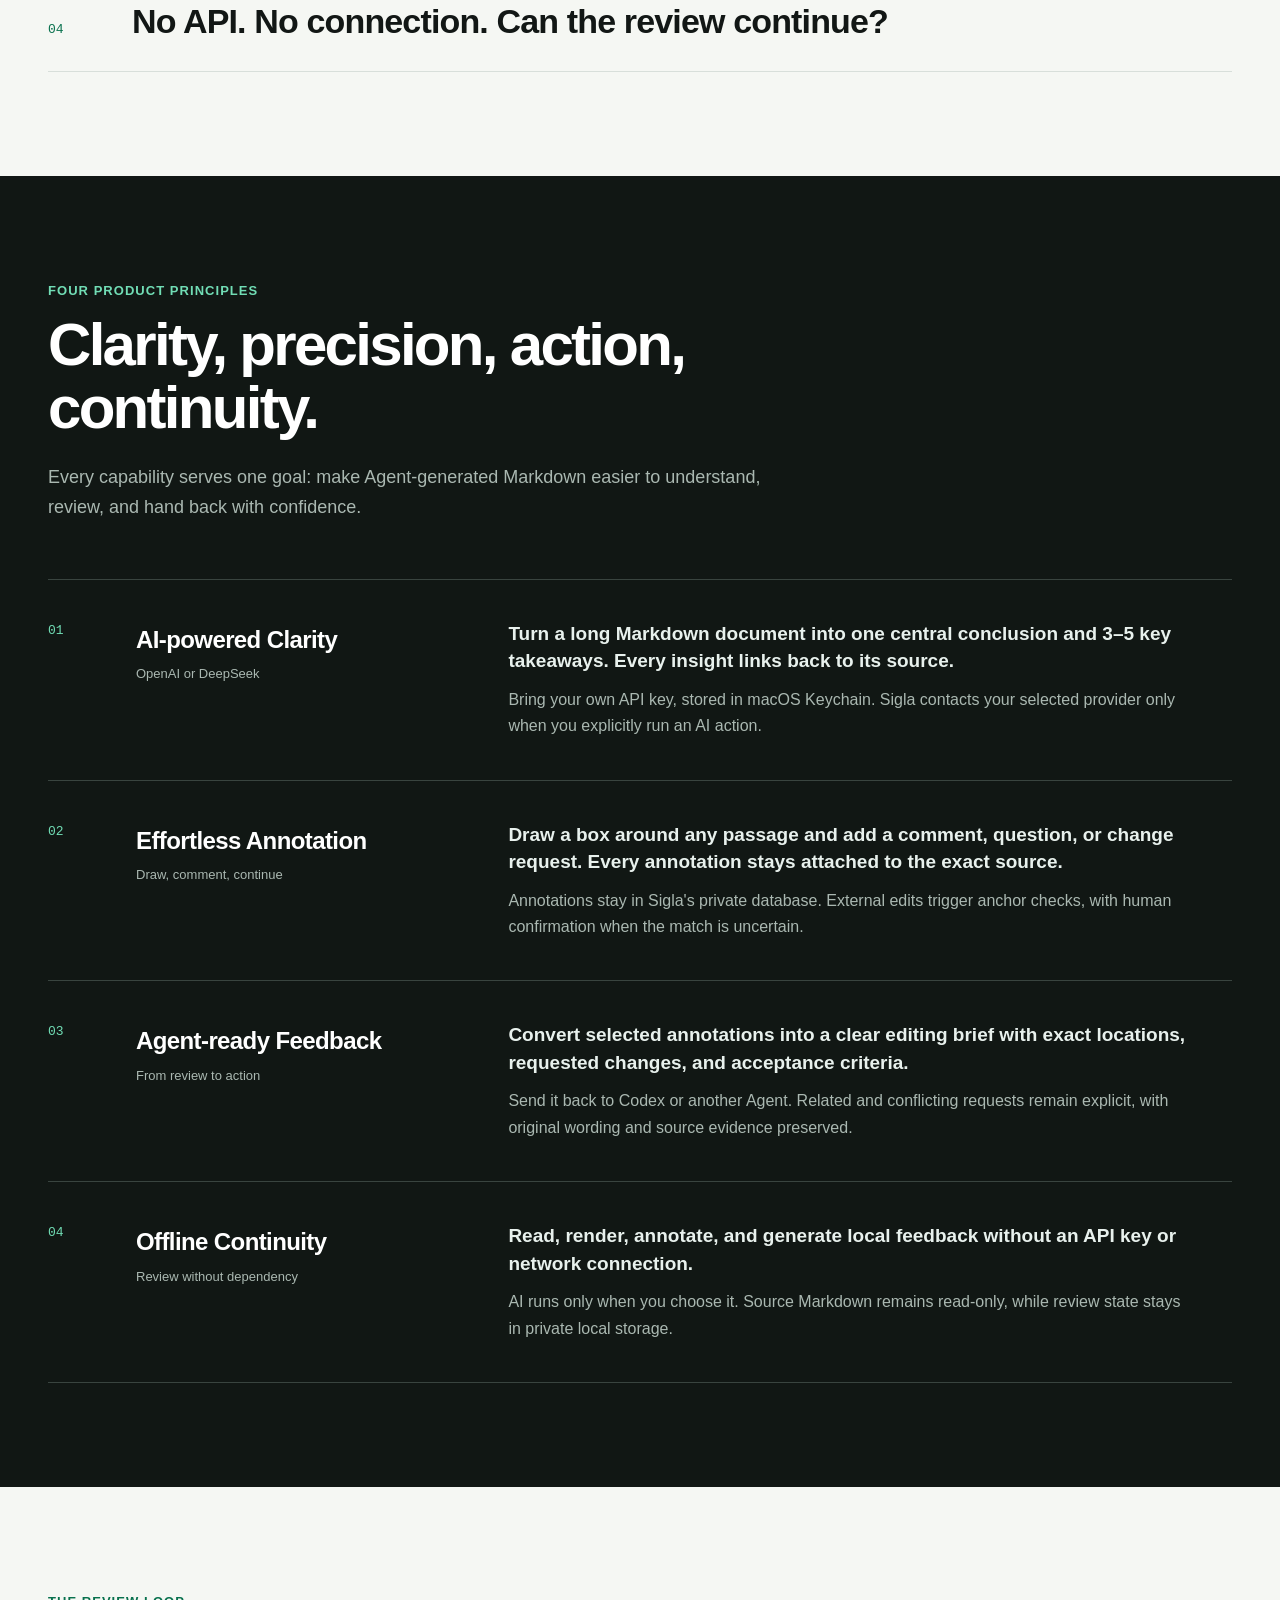
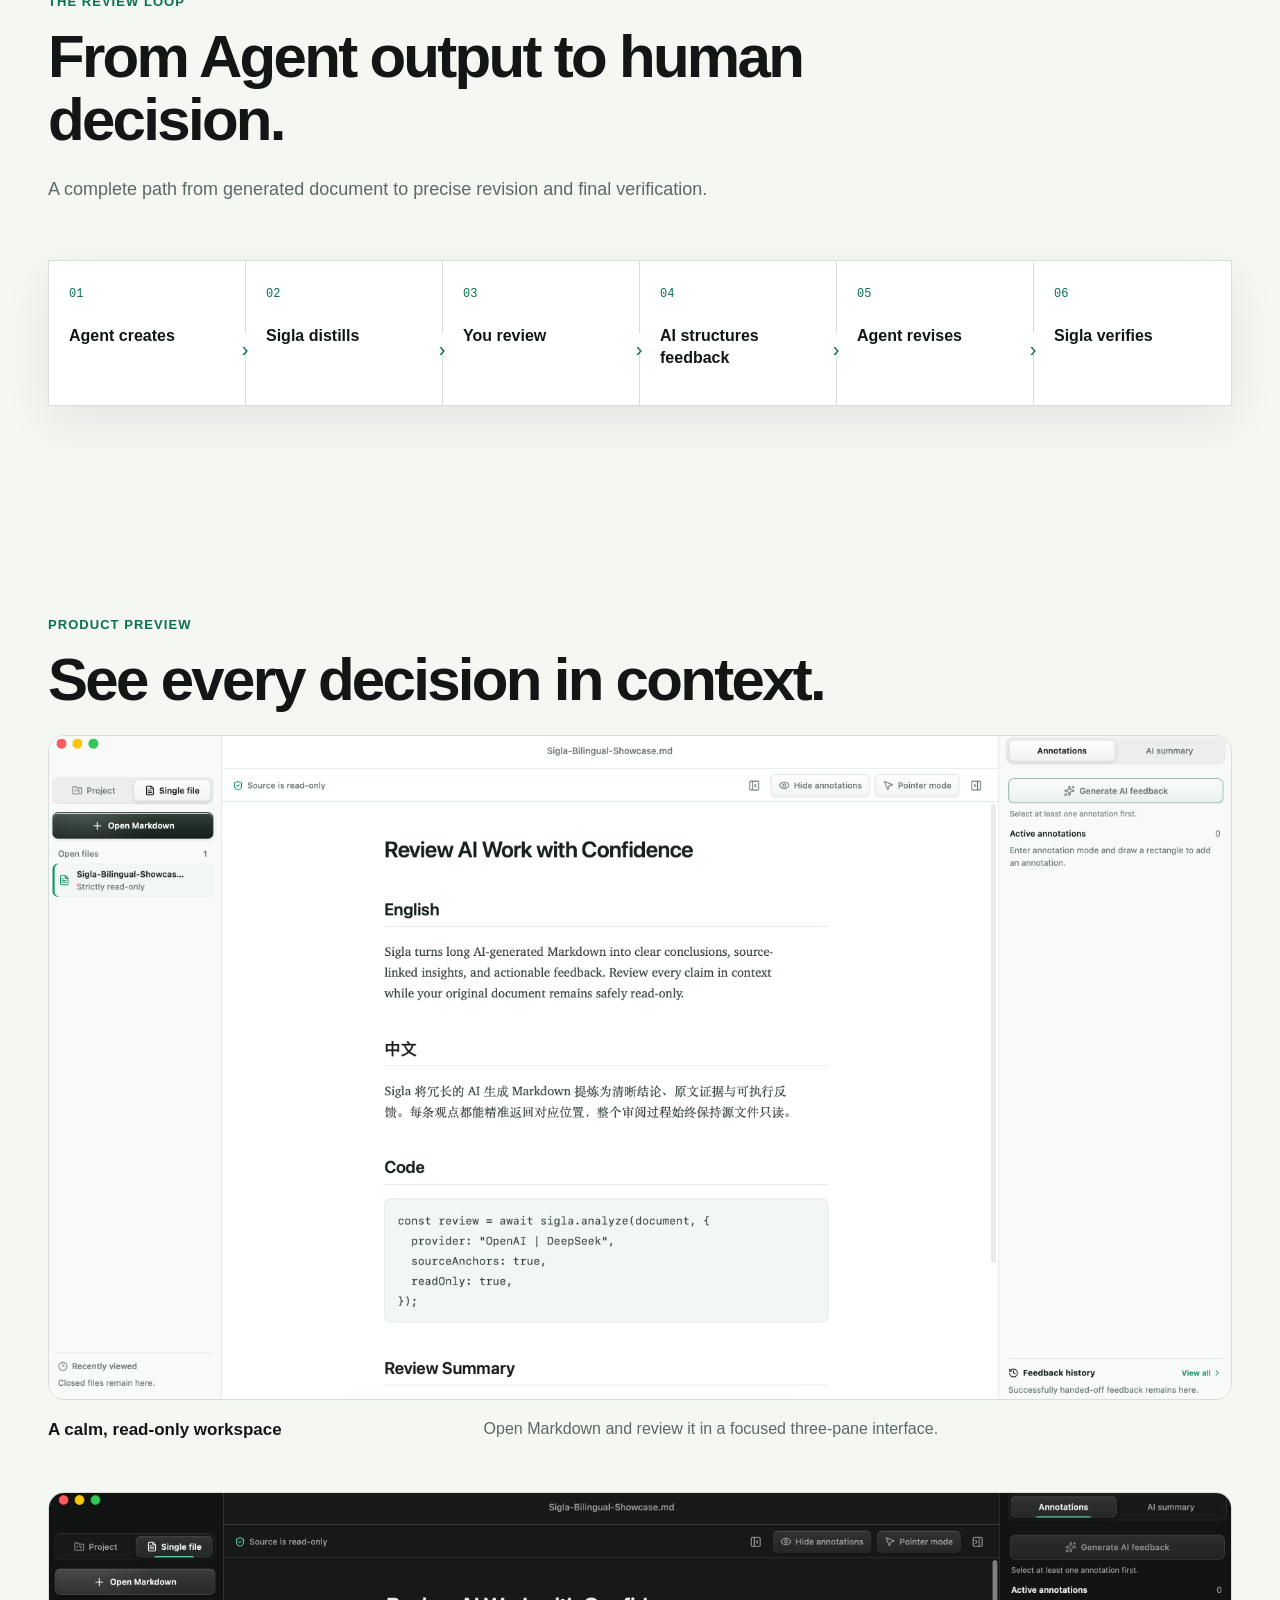
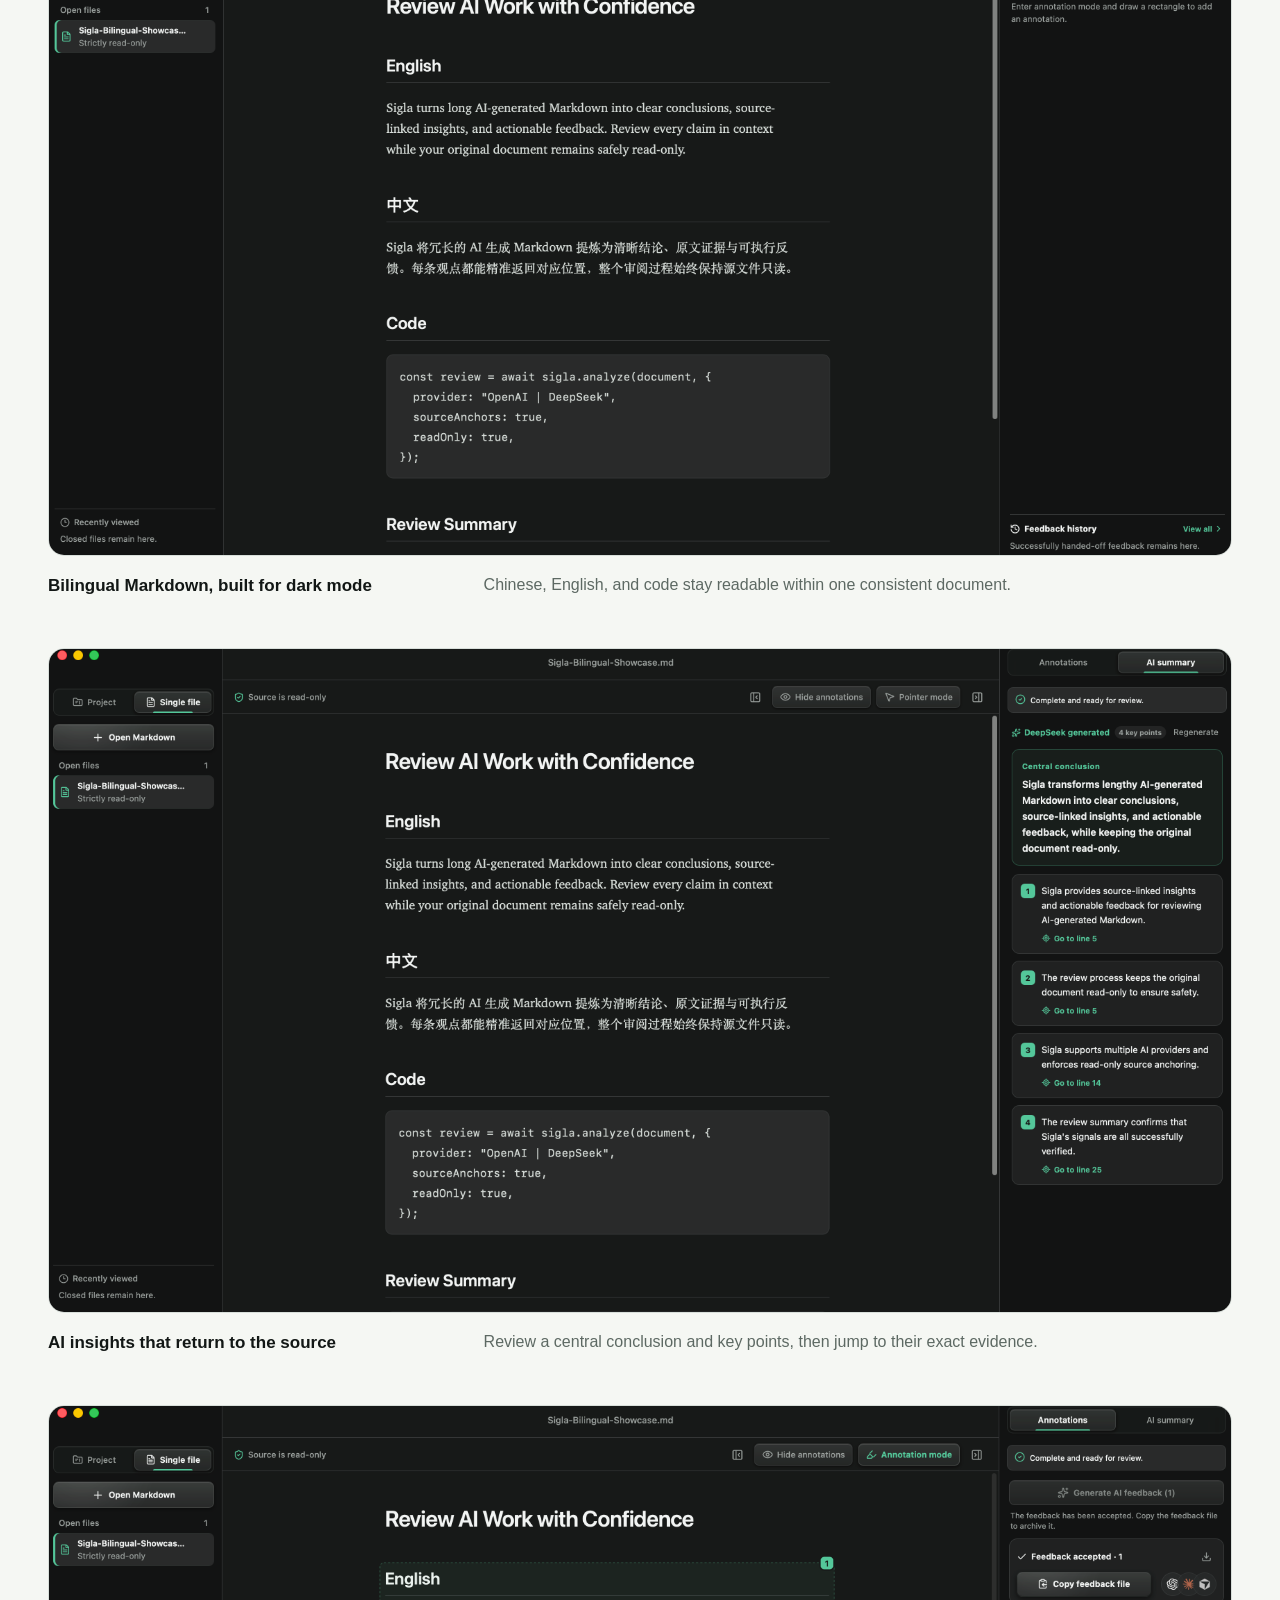
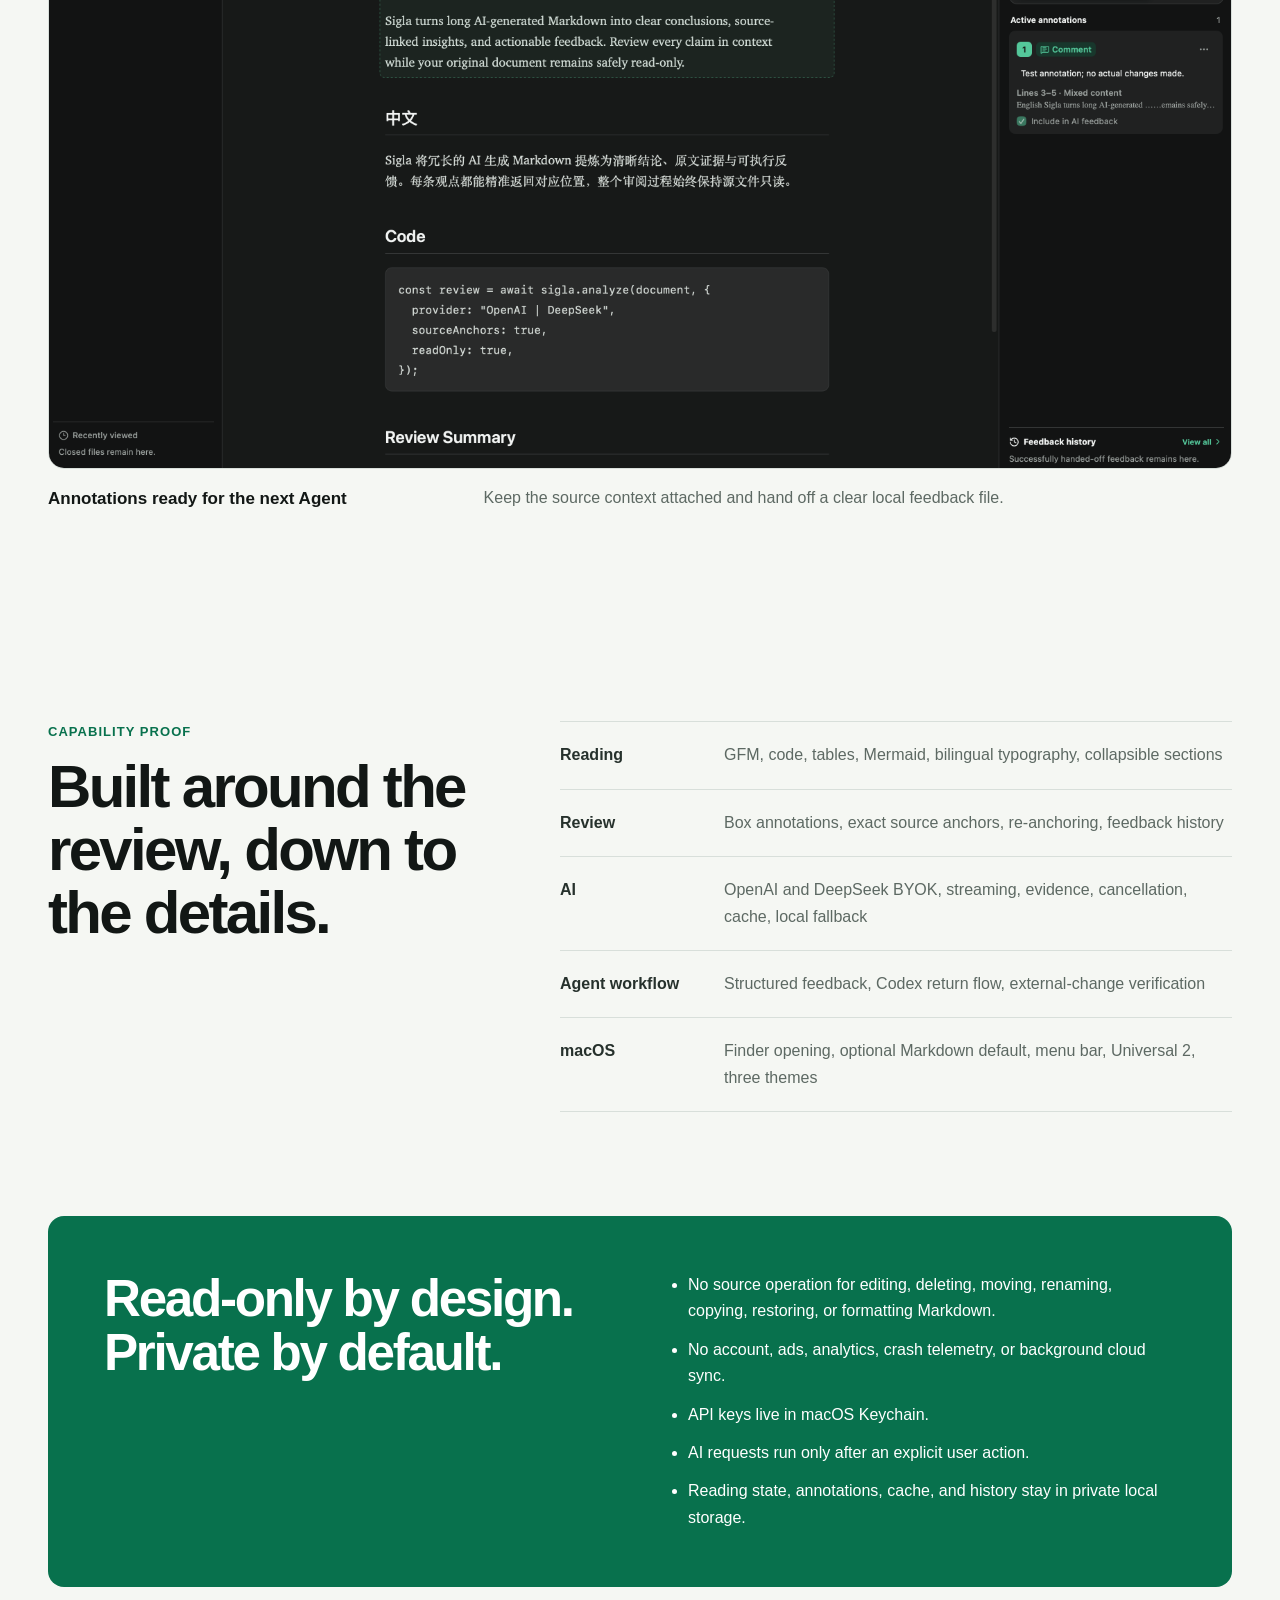
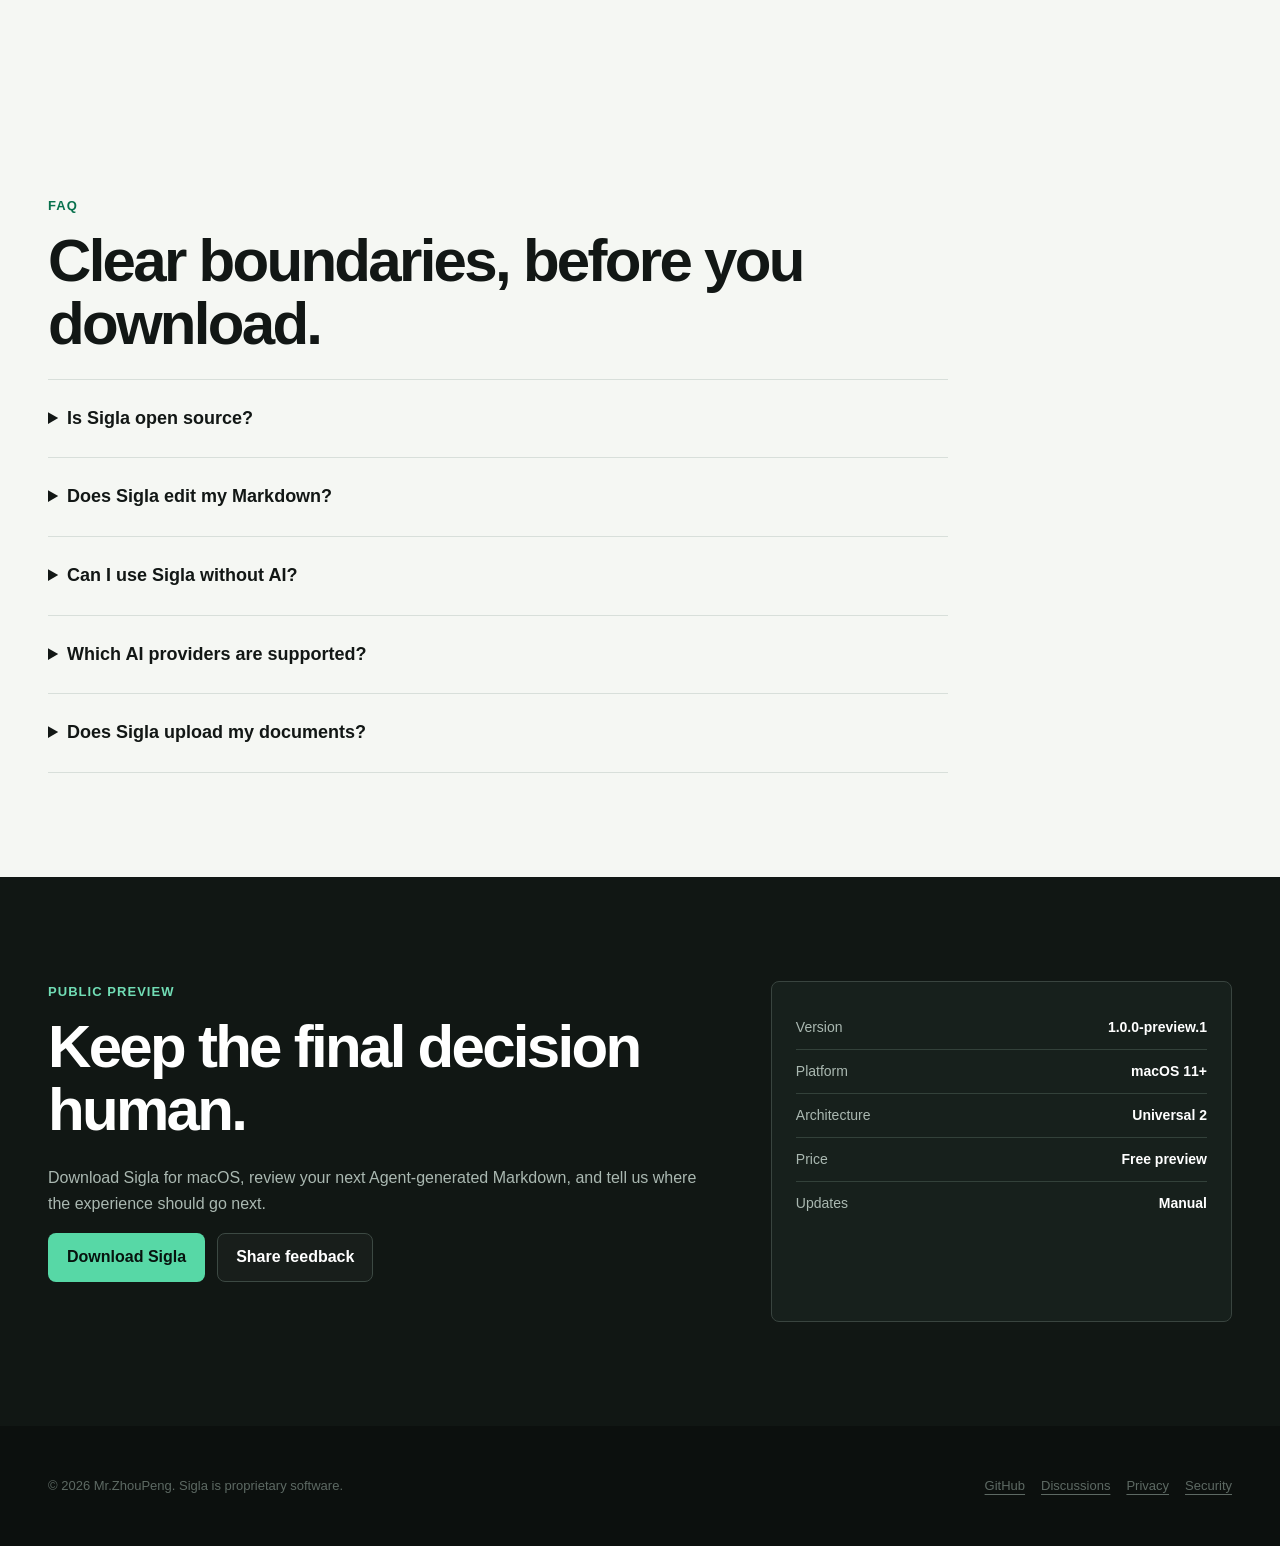
==== commit 3bff3b56: "docs: add final product screenshots" ====
--- a/docs/index.html
+++ b/docs/index.html
@@ -195,17 +195,31 @@
         <div class="section-shell">
           <p class="section-kicker">Product preview</p>
           <h2 id="preview-heading">See every decision in context.</h2>
-          <div class="screenshot-stage">
-            <strong>Five focused product views are reserved for the public launch.</strong>
-            <p>The private staging page keeps the final structure ready for real screenshots, without exposing private paths, credentials, or documents.</p>
-            <ul class="slot-list" aria-label="Reserved screenshot subjects">
-              <li>Light workspace</li>
-              <li>Dark bilingual reading</li>
-              <li>AI source evidence</li>
-              <li>Annotation handoff</li>
-              <li>Codex and Finder</li>
-            </ul>
-            <!-- Replace this staging panel with 01–05 screenshot figures before public launch. -->
+          <div class="screenshot-gallery">
+            <figure class="product-shot">
+              <a href="assets/screenshots/01-hero-light.png" aria-label="Open the light workspace screenshot at full size">
+                <img src="assets/screenshots/01-hero-light.png" width="3408" height="1912" loading="lazy" decoding="async" alt="Sigla light workspace rendering bilingual Markdown in a strictly read-only three-pane interface">
+              </a>
+              <figcaption><strong>A calm, read-only workspace</strong><span>Open Markdown and review it in a focused three-pane interface.</span></figcaption>
+            </figure>
+            <figure class="product-shot">
+              <a href="assets/screenshots/02-dark-bilingual-reading.png" aria-label="Open the dark bilingual reading screenshot at full size">
+                <img src="assets/screenshots/02-dark-bilingual-reading.png" width="3410" height="1910" loading="lazy" decoding="async" alt="Sigla dark theme rendering English and Chinese Markdown with a TypeScript code block">
+              </a>
+              <figcaption><strong>Bilingual Markdown, built for dark mode</strong><span>Chinese, English, and code stay readable within one consistent document.</span></figcaption>
+            </figure>
+            <figure class="product-shot">
+              <a href="assets/screenshots/03-ai-evidence-anchors.png" aria-label="Open the AI evidence screenshot at full size">
+                <img src="assets/screenshots/03-ai-evidence-anchors.png" width="3406" height="1910" loading="lazy" decoding="async" alt="Sigla AI reading map generated by DeepSeek with a central conclusion, four key points, and links back to exact source lines">
+              </a>
+              <figcaption><strong>AI insights that return to the source</strong><span>Review a central conclusion and key points, then jump to their exact evidence.</span></figcaption>
+            </figure>
+            <figure class="product-shot">
+              <a href="assets/screenshots/04-annotation-feedback-handoff.png" aria-label="Open the annotation feedback screenshot at full size">
+                <img src="assets/screenshots/04-annotation-feedback-handoff.png" width="3408" height="1910" loading="lazy" decoding="async" alt="Sigla accepted annotation feedback with a local feedback file ready to copy or return to an Agent">
+              </a>
+              <figcaption><strong>Annotations ready for the next Agent</strong><span>Keep the source context attached and hand off a clear local feedback file.</span></figcaption>
+            </figure>
           </div>
         </div>
       </section>
--- a/docs/styles.css
+++ b/docs/styles.css
@@ -540,34 +540,47 @@
   line-height: 1.35;
 }
 
-.screenshot-stage {
-  padding: 32px;
-  border: 1px dashed #a6b2ab;
-  background: #edf1ed;
+.screenshot-gallery {
+  display: grid;
+  gap: 48px;
+}
+
+.product-shot {
+  margin: 0;
+}
+
+.product-shot a {
+  display: block;
+  overflow: hidden;
+  border: 1px solid var(--line);
+  background: #111412;
   border-radius: var(--radius-md);
 }
 
-.screenshot-stage p {
-  max-width: 680px;
-  margin-bottom: 0;
+.product-shot a:focus-visible {
+  outline: 3px solid var(--green);
+  outline-offset: 4px;
+}
+
+.product-shot img {
+  display: block;
+  width: 100%;
+  height: auto;
+}
+
+.product-shot figcaption {
+  display: grid;
+  margin-top: 16px;
+  grid-template-columns: minmax(220px, 0.55fr) 1fr;
+  gap: 24px;
+}
+
+.product-shot figcaption strong {
+  font-size: 17px;
+}
+
+.product-shot figcaption span {
   color: var(--muted);
-}
-
-.slot-list {
-  display: flex;
-  margin: 24px 0 0;
-  padding: 0;
-  flex-wrap: wrap;
-  gap: 8px;
-  list-style: none;
-}
-
-.slot-list li {
-  padding: 6px 10px;
-  border: 1px solid var(--line);
-  background: var(--surface);
-  border-radius: 999px;
-  font-size: 13px;
 }
 
 .feature-columns {
@@ -853,9 +866,17 @@
     display: none;
   }
 
-  .screenshot-stage,
   .trust-panel {
     padding: 28px;
+  }
+
+  .screenshot-gallery {
+    gap: 36px;
+  }
+
+  .product-shot figcaption {
+    grid-template-columns: 1fr;
+    gap: 4px;
   }
 
   .feature-list li {
